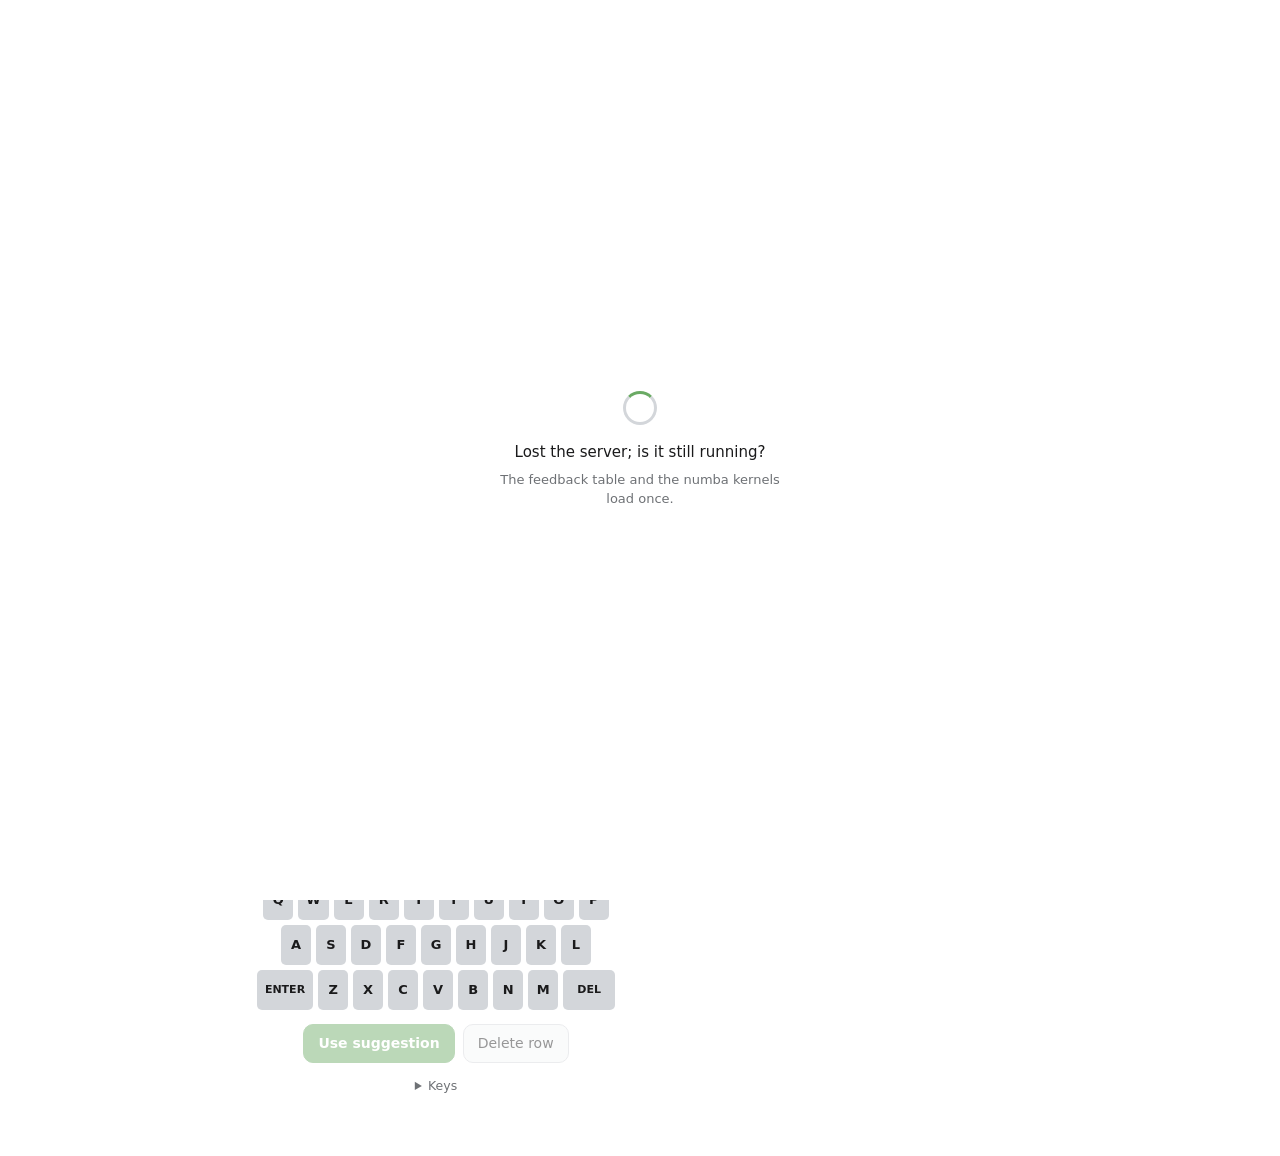
==== web/index.html @ 985c9d91 "Add letter frequency to play mode, and fold the panel's cards away All three start closed; Assist op" ====
<!doctype html>
<html lang="en">
<head>
<meta charset="utf-8">
<meta name="viewport" content="width=device-width, initial-scale=1">
<title>Wordle solver</title>
<link rel="stylesheet" href="style.css">
<link rel="icon" href="data:image/svg+xml,<svg xmlns='http://www.w3.org/2000/svg' viewBox='0 0 16 16'><rect width='16' height='16' rx='2' fill='%236aaa64'/></svg>">
</head>
<body>

<header>
  <h1>Wordle <span>solver</span></h1>
  <div class="head-actions">
    <button id="settings-toggle" class="ghost" aria-expanded="true" aria-controls="settings">Settings</button>
    <!-- three things the page does, rather than a switch between two -->
    <div class="views" id="views" role="group" aria-label="what the page is doing">
      <button class="view-btn" data-view="solve" title="Have the solver work out an answer with you">Solve</button>
      <button class="view-btn" data-view="play" title="Play a game against an answer the solver knows">Play</button>
      <button class="view-btn" data-view="finder" title="Work backwards from an answer to the guesses that fit a pattern">Find</button>
    </div>
    <button id="reset" class="ghost">New board</button>
  </div>
</header>

<!-- open to begin with: these are the game's options as much as the solver's,
     and behind a button nobody finds them -->
<section id="settings">
  <div class="settings-grid">

    <div class="setting">
      <label class="switch">
        <input type="checkbox" id="opt-repeat" checked>
        <span class="track"><span class="knob"></span></span>
        <span class="switch-name">Repeat prior</span>
      </label>
      <p class="setting-why">Assume the editor rarely reuses a word that has already been a Wordle
      answer, and that the ones that do come back are usually early ones. Makes
      already-used words less likely.</p>
    </div>

    <div class="setting">
      <label class="switch">
        <input type="checkbox" id="opt-curation" checked>
        <span class="track"><span class="knob"></span></span>
        <span class="switch-name">Curation prior</span>
      </label>
      <p class="setting-why">Assume most answers come from the curated 2022 list of answer words.
      Makes words outside this list less likely to be answers, and the ones that
      look answerable likelier than the rest.</p>
    </div>

    <div class="setting" id="hard-setting">
      <label class="switch">
        <input type="checkbox" id="opt-hard">
        <span class="track"><span class="knob"></span></span>
        <span class="switch-name">Hard mode</span>
      </label>
      <p class="setting-why">Only guess words that could still be the answer. A word that cannot win
      is often the sharper probe, so this usually costs a little; f was fitted
      without the restriction, so its scores read slightly low under it.</p>
    </div>

    <div class="setting" id="mode-setting">
      <label class="field" for="opt-mode"><span class="switch-name">Mode</span>
        <select id="opt-mode">
          <option value="expected">Fewest expected guesses</option>
          <option value="entropy">Most information gained</option>
        </select>
      </label>
      <p class="setting-why">What a guess is scored on: the total guesses it is
        expected to cost, or the bits it is expected to reveal right now.</p>
    </div>

    <div class="setting" id="form-setting">
      <label class="field" for="opt-form"><span class="switch-name">Shape of f</span>
        <select id="opt-form"><option value="">Whatever is cached</option></select>
      </label>
      <p class="setting-why">The family of curves f(n) is fitted within. Only
        used by the expected-guesses mode.</p>
    </div>

    <div class="setting" id="answer-setting" hidden>
      <label class="field" for="opt-answer"><span class="switch-name">Answer</span>
        <input type="text" id="opt-answer" maxlength="5" autocomplete="off"
               spellcheck="false" placeholder="Random">
      </label>
      <p class="setting-why">Play against a word you choose. Leave it empty to have one drawn at
      random (subject to priors).</p>
    </div>

  </div>
  <p class="note" id="settings-note">Changing any of these starts a fresh board.</p>
</section>

<main>
  <section class="board-pane">
    <div id="board" aria-label="board"></div>

    <!-- the finder runs the other way round: the answer is given and the guess
         is what is being looked for, so it needs a word and a pattern that do
         not describe each other -->
    <div id="finder-board" hidden>
      <p class="finder-label">The answer</p>
      <div class="row" id="finder-answer" aria-label="the answer"></div>
      <p class="finder-label">The pattern it came back as</p>
      <div class="row" id="finder-pattern" aria-label="the pattern"></div>
    </div>

    <p id="hint">&nbsp;</p>
    <p id="message" class="message" hidden></p>

    <div id="keyboard" aria-label="letters used so far"></div>

    <div class="controls" id="solve-controls">
      <button id="accept" class="primary">Use suggestion</button>
      <button id="undo" class="ghost" title="Empty the row the cursor is on, leaving its place free for another word">Delete row</button>
    </div>

    <div class="controls" id="play-controls" hidden>
      <button id="guess" class="primary">Guess</button>
      <button id="hint-btn" class="ghost">Hint</button>
      <button id="giveup" class="ghost">Reveal answer</button>
    </div>

    <div class="controls" id="finder-controls" hidden>
      <button id="find" class="primary">Find words</button>
      <button id="finder-clear" class="ghost" title="Set every tile back to gray, leaving the answer alone">Clear pattern</button>
    </div>

    <details id="keys-help">
      <summary>Keys</summary>
      <dl class="keys" id="solve-keys">
        <dt>A&ndash;Z</dt><dd>Write a letter into the selected tile</dd>
        <dt>&larr; &rarr;</dt><dd>Move along the row</dd>
        <dt>&uarr; &darr;</dt><dd>Move between rows</dd>
        <dt>Space</dt><dd>Change the selected tile's color: gray &rarr; yellow
          &rarr; green</dd>
        <dt>Enter</dt><dd>On an empty row, take the solver's suggestion; otherwise, submit the
        word you entered</dd>
        <dt>Backspace</dt><dd>Delete a letter</dd>
      </dl>
      <dl class="keys" id="play-keys" hidden>
        <dt>A&ndash;Z</dt><dd>Write a letter</dd>
        <dt>&larr; &rarr;</dt><dd>Move along the row</dd>
        <dt>Enter</dt><dd>Guess the word. On an empty row, play the solver's pick when it is showing.</dd>
        <dt>Backspace</dt><dd>Delete a letter</dd>
      </dl>
      <dl class="keys" id="finder-keys" hidden>
        <dt>A&ndash;Z</dt><dd>Write a letter of the answer</dd>
        <dt>&larr; &rarr;</dt><dd>Move along the row</dd>
        <dt>&uarr; &darr;</dt><dd>Move between the answer and the pattern</dd>
        <dt>Space</dt><dd>Change the selected pattern tile: gray &rarr; yellow
          &rarr; green</dd>
        <dt>Enter</dt><dd>Find every word that gives that pattern</dd>
        <dt>Backspace</dt><dd>Delete a letter</dd>
      </dl>
    </details>
  </section>

  <aside class="panel" id="solve-panel">
    <div class="card" id="rec-card">
      <div class="card-head">
        <h2>Next guess</h2>
        <span class="tag" id="rec-tag" hidden></span>
      </div>
      <p class="rec-word" id="rec-word">&mdash;</p>
      <p class="rec-score" id="rec-score"></p>
      <p class="rec-note" id="rec-note" hidden></p>
    </div>

    <div class="card" id="alt-card" hidden>
      <h2>Alternatives</h2>
      <ol id="alternatives" class="rows"></ol>
    </div>

    <div class="card">
      <div class="card-head">
        <h2>Still possible</h2>
        <span class="tag" id="cand-count">&mdash;</span>
      </div>
      <p class="sub" id="cand-sub"></p>
      <ul id="candidates" class="chips"></ul>
    </div>

    <details class="card foldable" id="tech-card">
      <summary><h2>Advanced</h2><span class="chev" aria-hidden="true"></span></summary>
      <div id="tech-body" class="foldable-body"></div>
    </details>
  </aside>

  <aside class="panel" id="play-panel" hidden>
    <div class="card">
      <div class="card-head">
        <h2>Game</h2>
        <span class="tag" id="game-turn">1 / 6</span>
      </div>
      <p class="rec-word" id="game-headline">&mdash;</p>
      <p class="sub" id="game-source"></p>
      <label class="switch assist">
        <input type="checkbox" id="opt-assist">
        <span class="track"><span class="knob"></span></span>
        <span class="switch-name">Assist</span>
      </label>
      <p class="setting-why">Ask the solver every turn, without pressing Hint. On an empty row, Enter
      submits the solver's recommendation.</p>
    </div>

    <!-- above the two solver cards.  Assist does not touch this one; the
         player opens and closes it -->
    <details class="card foldable" id="letters-card" hidden>
      <summary><h2>Letter frequency</h2><span class="chev" aria-hidden="true"></span></summary>
      <div class="foldable-body">
        <p class="sub">How likely the answer is to contain each letter the board
          has not settled yet.</p>
        <h3 class="letters-head" id="vowels-head">Best possible vowels</h3>
        <ul class="letters" id="vowel-letters"></ul>
        <h3 class="letters-head" id="consonants-head">Best possible letters</h3>
        <ul class="letters" id="consonant-letters"></ul>
      </div>
    </details>

    <!-- all three fold away and all three start closed.  Assist opens the two
         that answer "what should I play" -->
    <details class="card foldable" id="hint-card" hidden>
      <summary>
        <h2>Solver's pick</h2>
        <span class="tag" id="hint-tag" hidden></span>
        <span class="chev" aria-hidden="true"></span>
      </summary>
      <div class="foldable-body">
        <p class="rec-word" id="hint-word">&mdash;</p>
        <p class="rec-score" id="hint-score"></p>
      </div>
    </details>

    <details class="card foldable" id="game-alt-card" hidden>
      <summary><h2>Alternatives</h2><span class="chev" aria-hidden="true"></span></summary>
      <div class="foldable-body">
        <ol id="game-alternatives" class="rows"></ol>
      </div>
    </details>

    <div class="card" id="share-card" hidden>
      <div class="card-head">
        <h2>Share</h2>
        <button id="copy-share" class="ghost small">Copy</button>
      </div>
      <pre class="share-grid" id="share-grid"></pre>
    </div>
  </aside>

  <aside class="panel" id="finder-panel" hidden>
    <div class="card">
      <div class="card-head">
        <h2>Words that fit</h2>
        <span class="tag" id="find-count">&mdash;</span>
      </div>
      <p class="sub" id="find-sub"></p>
      <label class="field find-sort" for="opt-sort"><span class="switch-name">Order by</span>
        <select id="opt-sort">
          <option value="left">Fewest words left</option>
          <option value="bits">Most information</option>
          <option value="weight">Likeliest to be an answer</option>
          <option value="alpha">Alphabetical</option>
        </select>
      </label>
      <ol id="found" class="rows static"></ol>
    </div>

    <details class="card foldable" id="find-help">
      <summary><h2>What the numbers are</h2><span class="chev" aria-hidden="true"></span></summary>
      <div class="foldable-body fact-why">
        <p><b>Words left</b> is how many words would still be possible if you had
          played that guess and seen that pattern &mdash; the answer among them.
          Fewest first is the guess that would have told you the most about this
          particular answer.</p>
        <p><b>Bits</b> is what the guess reveals on average over every answer it
          could have faced, not just this one. It does not depend on the pattern,
          so it ranks the words as openings rather than as hindsight.</p>
        <p><b>Chance</b> is the prior's own probability that the guess is itself
          the answer, so it moves with the two prior switches. So does the bits
          column; the pattern match itself does not.</p>
      </div>
    </details>
  </aside>
</main>

<div id="veil">
  <div class="veil-inner">
    <div class="spinner"></div>
    <p id="veil-text">Starting up</p>
    <p class="sub">The feedback table and the numba kernels load once.</p>
  </div>
</div>

<script src="app.js"></script>
</body>
</html>
---- web/style.css ----
/* Wordle's own tile colors, in both themes, plus a plain surrounding page:
   the board should be the only loud thing on it. */

:root {
  color-scheme: light dark;
  --green: #6aaa64;
  --yellow: #c9b458;
  --gray: #787c7e;
  --bg: #ffffff;
  --surface: #f6f7f8;
  --raised: #ffffff;
  --line: #d3d6da;
  --ink: #1a1a1b;
  --ink-dim: #6e7175;
  --focus: #4a90d9;
  --tile-empty-border: #d3d6da;
  --tile-typing-border: #878a8c;
  --radius: 10px;
}

@media (prefers-color-scheme: dark) {
  :root {
    --green: #538d4e;
    --yellow: #b59f3b;
    --gray: #3a3a3c;
    --bg: #121213;
    --surface: #1c1c1e;
    --raised: #242426;
    --line: #3a3a3c;
    --ink: #f5f5f5;
    --ink-dim: #9aa0a6;
    --focus: #6ea8e0;
    --tile-empty-border: #3a3a3c;
    --tile-typing-border: #565758;
  }
}

* { box-sizing: border-box; }

/* `hidden` is an attribute, and a `display` rule anywhere beats it.  Everything
   toggled from script relies on this, so it is stated once, up front. */
[hidden] { display: none !important; }

body {
  margin: 0;
  background: var(--bg);
  color: var(--ink);
  font: 16px/1.5 "Segoe UI", system-ui, -apple-system, Helvetica, Arial, sans-serif;
  -webkit-font-smoothing: antialiased;
}

header {
  display: flex;
  align-items: center;
  justify-content: space-between;
  gap: 12px;
  padding: 12px 20px;
  border-bottom: 1px solid var(--line);
}

h1 {
  margin: 0;
  font-size: 20px;
  letter-spacing: 0.18em;
  text-transform: uppercase;
  font-weight: 700;
}

h1 span { color: var(--ink-dim); font-weight: 400; }

.head-actions { display: flex; gap: 8px; flex-wrap: wrap; align-items: center; }

/* the three things the page does.  One control rather than three buttons, so
   that which one is showing is read off the group and not off a label. */
.views { display: flex; }

.view-btn {
  border-radius: 0;
  border-left-width: 0;
  font-weight: 600;
  color: var(--ink-dim);
}

.views .view-btn:first-child { border-radius: var(--radius) 0 0 var(--radius); border-left-width: 1px; }
.views .view-btn:last-child { border-radius: 0 var(--radius) var(--radius) 0; }

.view-btn.on {
  background: var(--green);
  border-color: var(--green);
  color: #fff;
}

/* the neighbor's left edge would otherwise sit over the selected one's */
.view-btn.on + .view-btn { border-left: 1px solid var(--green); }
.view-btn.on:hover { border-color: var(--green); }

button {
  font: inherit;
  font-size: 14px;
  padding: 8px 14px;
  border-radius: var(--radius);
  border: 1px solid var(--line);
  background: var(--surface);
  color: var(--ink);
  cursor: pointer;
}

button:hover:not(:disabled) { border-color: var(--tile-typing-border); }
button:disabled { opacity: 0.45; cursor: default; }

button.primary {
  background: var(--green);
  border-color: var(--green);
  color: #fff;
  font-weight: 600;
}

button.primary:hover:not(:disabled) { filter: brightness(1.08); }

:focus-visible { outline: 2px solid var(--focus); outline-offset: 2px; }

/* ------------------------------------------------------------- settings */

#settings {
  padding: 16px 20px;
  background: var(--surface);
  border-bottom: 1px solid var(--line);
}

.settings-grid {
  display: grid;
  grid-template-columns: repeat(auto-fit, minmax(230px, 1fr));
  gap: 18px 28px;
  max-width: 1040px;
  margin: 0 auto;
}

.setting { display: flex; flex-direction: column; gap: 6px; }

/* the name is the label; the sentence under it is not part of the control */
.setting-why {
  margin: 0;
  font-size: 12.5px;
  line-height: 1.45;
  color: var(--ink-dim);
  max-width: 34ch;
}

.switch-name {
  font-size: 14px;
  font-weight: 600;
  letter-spacing: 0.01em;
}

/* --- the on/off switch itself ------------------------------------------ */

.switch { display: flex; align-items: center; gap: 10px; cursor: pointer; }

.switch input {
  position: absolute;
  width: 1px;
  height: 1px;
  opacity: 0;
  margin: 0;
  pointer-events: none;
}

.track {
  position: relative;
  flex: none;
  width: 40px;
  height: 22px;
  border-radius: 999px;
  background: var(--line);
  border: 1px solid transparent;
  transition: background-color 140ms ease;
}

.knob {
  position: absolute;
  top: 2px;
  left: 2px;
  width: 16px;
  height: 16px;
  border-radius: 50%;
  background: var(--raised);
  box-shadow: 0 1px 2px rgba(0, 0, 0, 0.35);
  transition: transform 140ms ease;
}

.switch input:checked + .track { background: var(--green); }
.switch input:checked + .track .knob { transform: translateX(18px); }
.switch input:focus-visible + .track { outline: 2px solid var(--focus); outline-offset: 2px; }
.switch:hover .track { border-color: var(--tile-typing-border); }

.field { display: flex; flex-direction: column; align-items: flex-start; gap: 6px; }

select, input[type="text"] {
  font: inherit;
  font-size: 14px;
  padding: 6px 8px;
  border-radius: 8px;
  border: 1px solid var(--line);
  background: var(--bg);
  color: var(--ink);
  max-width: 100%;
}

/* holds a five letter word, so it is sized for one -- and the placeholder is
   kept short enough to sit inside that with room to spare, since the tracking
   below would otherwise push a longer one out of the box */
input[type="text"] {
  width: 10em;
  text-transform: lowercase;
  letter-spacing: 0.1em;
}

input::placeholder {
  letter-spacing: normal;
  text-transform: none;   /* the field lowercases the word typed into it */
  opacity: 0.7;
}

#settings .note {
  max-width: 1040px;
  margin: 16px auto 0;
  color: var(--ink-dim);
  font-size: 12.5px;
}

/* ---------------------------------------------------------------- layout */

main {
  display: grid;
  grid-template-columns: minmax(320px, 1fr) minmax(300px, 380px);
  gap: 28px;
  align-items: start;
  max-width: 1040px;
  margin: 0 auto;
  padding: 24px 20px 60px;
}

.board-pane { display: flex; flex-direction: column; align-items: center; gap: 14px; }

/* ----------------------------------------------------------------- board */

#board { display: grid; grid-template-rows: repeat(6, 1fr); gap: 6px; }

.row { display: grid; grid-template-columns: repeat(5, 62px); gap: 6px; }

.tile {
  position: relative;
  width: 62px;
  height: 62px;
  display: flex;
  align-items: center;
  justify-content: center;
  font-size: 30px;
  font-weight: 700;
  text-transform: uppercase;
  border: 2px solid var(--tile-empty-border);
  background: transparent;
  color: var(--ink);
  user-select: none;
  padding: 0;
  border-radius: 4px;
  transition: transform 90ms ease, background-color 90ms ease;
}

.tile.filled { border-color: var(--tile-typing-border); }
.tile.pop { transform: scale(1.06); }

.tile.t-N { background: var(--gray); border-color: var(--gray); color: #fff; }
.tile.t-Y { background: var(--yellow); border-color: var(--yellow); color: #fff; }
.tile.t-G { background: var(--green); border-color: var(--green); color: #fff; }

.row.editable .tile { cursor: pointer; }
.row.editable .tile:hover { border-color: var(--ink-dim); }

/* the suggestion, shown in an empty row until something is typed over it */
.tile.ghost { color: var(--ink-dim); opacity: 0.4; }

/* where the keys will land */
.tile.cursor { box-shadow: 0 0 0 3px var(--focus); z-index: 1; }

/* a row edited but not yet sent back to the solver */
.row.dirty .tile { border-style: dashed; }

/* ----------------------------------------------------------- the finder */

#finder-board { display: flex; flex-direction: column; gap: 6px; }

.finder-label {
  margin: 6px 0 0;
  font-size: 12px;
  letter-spacing: 0.12em;
  text-transform: uppercase;
  color: var(--ink-dim);
  font-weight: 600;
}

/* an uncolored pattern tile is gray, and gray is a color the pattern can be:
   nothing here is empty the way an unplayed board tile is */
#finder-board .tile { cursor: pointer; }
#finder-board .tile:hover { border-color: var(--ink-dim); }

#hint, .message { margin: 0; font-size: 13px; color: var(--ink-dim); text-align: center;
                  min-height: 20px; }

.message {
  color: #fff;
  background: var(--gray);
  padding: 8px 14px;
  border-radius: var(--radius);
}

.message.good { background: var(--green); }
.message.bad { background: #c0392b; }

/* -------------------------------------------------------------- keyboard */

#keyboard { display: flex; flex-direction: column; gap: 5px; align-items: center; }
.kb-row { display: flex; gap: 5px; }

.key {
  min-width: 30px;
  height: 40px;
  padding: 0 8px;
  font-size: 13px;
  font-weight: 600;
  text-transform: uppercase;
  border-radius: 5px;
  border: none;
  background: var(--line);
  color: var(--ink);
}

.key.t-N { background: var(--gray); color: #fff; opacity: 0.55; }
.key.t-Y { background: var(--yellow); color: #fff; }
.key.t-G { background: var(--green); color: #fff; }
.key.wide { min-width: 52px; font-size: 11px; }

.controls { display: flex; gap: 8px; }

/* ------------------------------------------------------------- keys help */

#keys-help { font-size: 12.5px; color: var(--ink-dim); max-width: 420px; width: 100%; }
#keys-help summary { cursor: pointer; text-align: center; }

.keys {
  display: grid;
  grid-template-columns: max-content 1fr;
  gap: 4px 14px;
  margin: 10px 0 0;
  align-items: baseline;
}

.keys dt {
  font-family: ui-monospace, Consolas, "Courier New", monospace;
  color: var(--ink);
  background: var(--surface);
  border: 1px solid var(--line);
  border-radius: 5px;
  padding: 1px 6px;
  justify-self: start;
  white-space: nowrap;
}

.keys dd { margin: 0; }

/* ----------------------------------------------------------------- panel */

.panel { display: flex; flex-direction: column; gap: 14px; }

.card {
  background: var(--surface);
  border: 1px solid var(--line);
  border-radius: var(--radius);
  padding: 14px 16px;
}

.card-head { display: flex; align-items: baseline; justify-content: space-between; gap: 8px; }

.card h2 {
  margin: 0 0 6px;
  font-size: 12px;
  letter-spacing: 0.12em;
  text-transform: uppercase;
  color: var(--ink-dim);
  font-weight: 600;
}

.tag {
  font-size: 11px;
  letter-spacing: 0.06em;
  text-transform: uppercase;
  color: var(--ink-dim);
  border: 1px solid var(--line);
  border-radius: 999px;
  padding: 2px 8px;
  white-space: nowrap;
}

.tag.exact { color: var(--green); border-color: var(--green); }

.rec-word {
  margin: 2px 0 4px;
  font-size: 38px;
  font-weight: 700;
  letter-spacing: 0.1em;
  text-transform: uppercase;
  line-height: 1.1;
  overflow-wrap: anywhere;
}

#game-headline { font-size: 30px; }

.rec-score, .sub { margin: 0; font-size: 13px; color: var(--ink-dim); }

/* --- play mode ---------------------------------------------------------- */

.switch.assist { margin-top: 12px; }
.card .setting-why { margin-top: 4px; }

button.small { padding: 3px 10px; font-size: 12px; border-radius: 7px; }

/* --- letter frequency --------------------------------------------------- */

.letters-head {
  margin: 14px 0 8px;
  font-size: 12.5px;
  font-weight: 600;
  color: var(--ink-dim);
}

.letters {
  list-style: none;
  margin: 0;
  padding: 0;
  display: grid;
  grid-template-columns: repeat(auto-fill, minmax(46px, 1fr));
  gap: 10px 8px;
}

.letters li { display: flex; flex-direction: column; align-items: center; gap: 3px; }

/* the keyboard's key, at the size a grid of them fits in the panel */
.letter-tile {
  display: flex;
  align-items: center;
  justify-content: center;
  width: 34px;
  height: 34px;
  border-radius: 5px;
  background: var(--gray);
  color: #fff;
  font-size: 15px;
  font-weight: 700;
  text-transform: uppercase;
}

.letter-chance { font-size: 11.5px; color: var(--ink-dim); font-variant-numeric: tabular-nums; }

.share-grid {
  margin: 8px 0 0;
  font-family: "Segoe UI Emoji", "Apple Color Emoji", "Noto Color Emoji", sans-serif;
  font-size: 19px;
  line-height: 1.25;
  white-space: pre;
  overflow-x: auto;
  user-select: all;   /* the header line goes with it, as it does when pasted */
}
.rec-note { margin: 8px 0 0; font-size: 13px; color: var(--ink); }

.rows { list-style: none; margin: 0; padding: 0; }

.rows li {
  display: flex;
  justify-content: space-between;
  gap: 10px;
  padding: 5px 0;
  border-top: 1px solid var(--line);
  font-size: 14px;
  cursor: pointer;
}

.rows li:first-child { border-top: none; }
.rows li:hover .word { color: var(--green); }
.rows .word { text-transform: uppercase; letter-spacing: 0.08em; font-weight: 600; }
.rows .score { color: var(--ink-dim); font-variant-numeric: tabular-nums; }

/* the finder's list is a result, not a set of words to put on a board */
.rows.static li { cursor: default; }
.rows.static li:hover .word { color: inherit; }

.find-sort { margin: 12px 0 4px; }
.find-sort select { width: 100%; }

.chips { list-style: none; margin: 8px 0 0; padding: 0; display: flex; flex-wrap: wrap; gap: 5px; }

.chips li {
  font-size: 12.5px;
  text-transform: uppercase;
  letter-spacing: 0.06em;
  padding: 3px 7px;
  border-radius: 5px;
  background: var(--raised);
  border: 1px solid var(--line);
  cursor: pointer;
}

.chips li:hover { border-color: var(--ink-dim); }
.chips li.more { border-style: dashed; cursor: default; color: var(--ink-dim); }

/* ------------------------------------------------- cards that fold away */

.foldable { padding: 0; }

.foldable > summary {
  display: flex;
  align-items: center;
  justify-content: space-between;
  gap: 8px;
  padding: 14px 16px;
  cursor: pointer;
  list-style: none;
}

.foldable > summary::-webkit-details-marker { display: none; }
.foldable > summary h2 { margin: 0; }

/* a summary with a tag in it keeps the tag beside its heading, and the
   chevron on the far edge where every other card has it */
.foldable > summary .chev { margin-left: auto; }

.chev {
  width: 8px;
  height: 8px;
  border-right: 2px solid var(--ink-dim);
  border-bottom: 2px solid var(--ink-dim);
  transform: rotate(45deg) translate(-2px, -2px);
  transition: transform 140ms ease;
}

.foldable[open] > summary .chev { transform: rotate(-135deg) translate(-2px, -2px); }

.foldable-body { padding: 0 16px 14px; }

/* one per thing in force: a headline that is always shown, and a "?" that
   opens the paragraph explaining it */
.fact { border-top: 1px solid var(--line); padding: 10px 0 2px; }
.fact:first-child { border-top: none; padding-top: 0; }

.fact > summary {
  display: flex;
  align-items: baseline;
  gap: 8px;
  cursor: pointer;
  list-style: none;
  font-size: 13.5px;
}

.fact > summary::-webkit-details-marker { display: none; }
.fact-name { color: var(--ink-dim); flex: none; }
.fact-value { font-weight: 600; overflow-wrap: anywhere; }

.why {
  margin-left: auto;
  flex: none;
  width: 17px;
  height: 17px;
  border-radius: 50%;
  border: 1px solid var(--line);
  color: var(--ink-dim);
  font-size: 11px;
  line-height: 15px;
  text-align: center;
  align-self: center;
}

.fact[open] .why { background: var(--ink-dim); color: var(--surface); border-color: var(--ink-dim); }

.fact-why {
  margin: 8px 0 10px;
  font-size: 12.5px;
  line-height: 1.55;
  color: var(--ink-dim);
  max-width: 46ch;
}

.fact-why p { margin: 0 0 8px; }
.fact-why p:last-child { margin-bottom: 0; }
.fact-why b { color: var(--ink); font-weight: 600; }

/* --- the equation ------------------------------------------------------ */

.equation {
  margin: 8px 0;
  padding: 10px 12px;
  background: var(--raised);
  border: 1px solid var(--line);
  border-radius: 8px;
  font-size: 15px;
  line-height: 2;
  overflow-x: auto;
  white-space: nowrap;
}

.equation .coef { font-variant-numeric: tabular-nums; }
.equation .var { font-style: italic; }
.equation .op { color: var(--ink-dim); padding: 0 2px; }

sub, sup { font-size: 0.72em; font-style: normal; }

.samples {
  width: 100%;
  border-collapse: collapse;
  margin: 8px 0 0;
  font-size: 12.5px;
  font-variant-numeric: tabular-nums;
}

.samples th, .samples td { padding: 3px 6px; text-align: right; border-top: 1px solid var(--line); }
.samples th:first-child, .samples td:first-child { text-align: left; color: var(--ink-dim); }
.samples tr:first-child th { border-top: none; }

/* ------------------------------------------------------------------ veil */

#veil {
  position: fixed;
  inset: 0;
  display: flex;
  align-items: center;
  justify-content: center;
  background: var(--bg);
  z-index: 10;
}

.veil-inner { text-align: center; max-width: 340px; padding: 20px; }
.veil-inner p { margin: 6px 0 0; }
#veil-text { font-size: 15px; }

.spinner {
  width: 34px;
  height: 34px;
  margin: 0 auto 16px;
  border: 3px solid var(--line);
  border-top-color: var(--green);
  border-radius: 50%;
  animation: spin 0.9s linear infinite;
}

@keyframes spin { to { transform: rotate(360deg); } }

@media (prefers-reduced-motion: reduce) {
  .spinner { animation-duration: 3s; }
  .tile, .knob, .track, .chev { transition: none; }
}

/* ----------------------------------------------------------------- narrow */

@media (max-width: 820px) {
  main { grid-template-columns: 1fr; gap: 20px; padding-bottom: 40px; }
  .row { grid-template-columns: repeat(5, 54px); }
  .tile { width: 54px; height: 54px; font-size: 26px; }
}
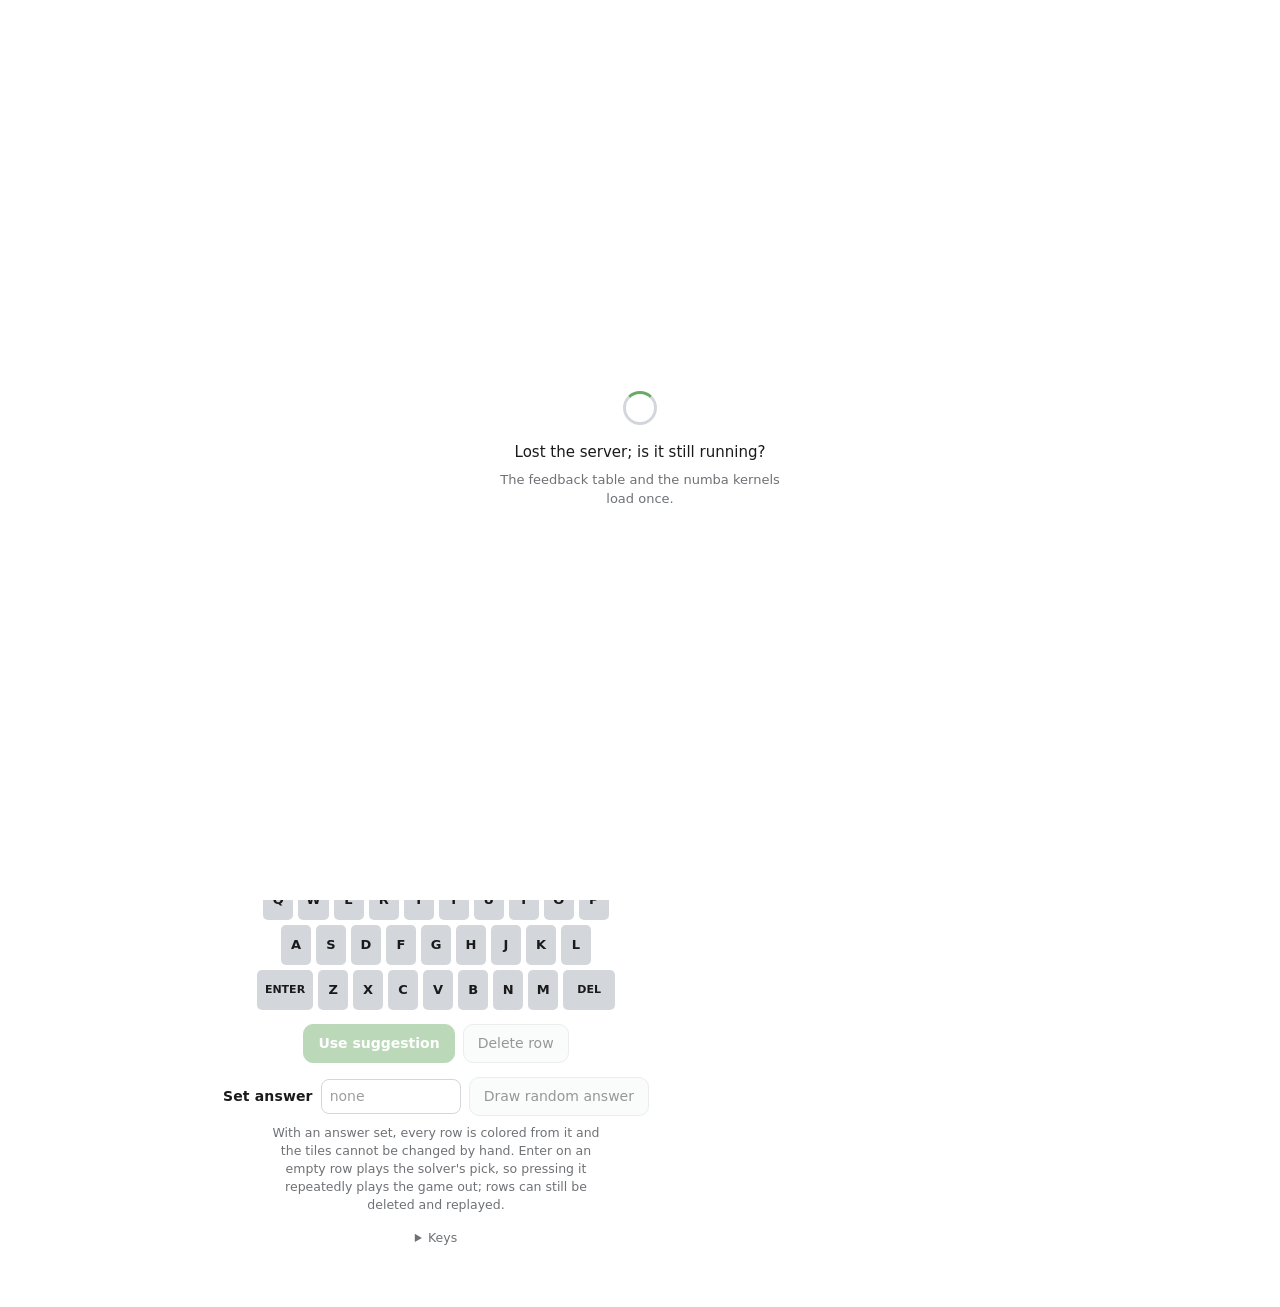
==== commit e46246b0: "Let the Solve board be played against a known answer" ====
--- a/web/index.html
+++ b/web/index.html
@@ -10,7 +10,10 @@
 <body>
 
 <header>
-  <h1>Wordle <span>solver</span></h1>
+  <div>
+    <h1>Wordle <span>solver</span></h1>
+    <p id="updated" class="updated" hidden></p>
+  </div>
   <div class="head-actions">
     <button id="settings-toggle" class="ghost" aria-expanded="true" aria-controls="settings">Settings</button>
     <!-- three things the page does, rather than a switch between two -->
@@ -117,6 +120,22 @@
       <button id="undo" class="ghost" title="Empty the row the cursor is on, leaving its place free for another word">Delete row</button>
     </div>
 
+    <!-- the solver tested against a word: the tiles then color themselves and
+         the only thing left to enter is which word to play -->
+    <div class="answer-bar" id="answer-bar">
+      <div class="controls">
+        <label class="field inline" for="solve-answer"><span class="switch-name">Set answer</span>
+          <input type="text" id="solve-answer" maxlength="5" autocomplete="off"
+                 spellcheck="false" placeholder="none">
+        </label>
+        <button id="draw-answer" class="ghost">Draw random answer</button>
+        <button id="play-out" class="ghost" hidden>Play it out</button>
+      </div>
+      <p class="setting-why">With an answer set, every row is colored from it and the tiles cannot
+      be changed by hand. Enter on an empty row plays the solver's pick, so pressing it
+      repeatedly plays the game out; rows can still be deleted and replayed.</p>
+    </div>
+
     <div class="controls" id="play-controls" hidden>
       <button id="guess" class="primary">Guess</button>
       <button id="hint-btn" class="ghost">Hint</button>
@@ -135,7 +154,7 @@
         <dt>&larr; &rarr;</dt><dd>Move along the row</dd>
         <dt>&uarr; &darr;</dt><dd>Move between rows</dd>
         <dt>Space</dt><dd>Change the selected tile's color: gray &rarr; yellow
-          &rarr; green</dd>
+          &rarr; green. Does nothing while an answer is set.</dd>
         <dt>Enter</dt><dd>On an empty row, take the solver's suggestion; otherwise, submit the
         word you entered</dd>
         <dt>Backspace</dt><dd>Delete a letter</dd>
@@ -167,6 +186,7 @@
       <p class="rec-word" id="rec-word">&mdash;</p>
       <p class="rec-score" id="rec-score"></p>
       <p class="rec-note" id="rec-note" hidden></p>
+      <div class="same-split" id="rec-same-split" hidden></div>
     </div>
 
     <div class="card" id="alt-card" hidden>
@@ -211,8 +231,8 @@
     <details class="card foldable" id="letters-card" hidden>
       <summary><h2>Letter frequency</h2><span class="chev" aria-hidden="true"></span></summary>
       <div class="foldable-body">
-        <p class="sub">How likely the answer is to contain each letter the board
-          has not settled yet.</p>
+        <p class="sub">How likely the answer is to contain each letter. The ones
+          it can no longer contain are left out.</p>
         <h3 class="letters-head" id="vowels-head">Best possible vowels</h3>
         <ul class="letters" id="vowel-letters"></ul>
         <h3 class="letters-head" id="consonants-head">Best possible letters</h3>
@@ -231,6 +251,7 @@
       <div class="foldable-body">
         <p class="rec-word" id="hint-word">&mdash;</p>
         <p class="rec-score" id="hint-score"></p>
+        <div class="same-split" id="hint-same-split" hidden></div>
       </div>
     </details>
 
--- a/web/style.css
+++ b/web/style.css
@@ -68,6 +68,8 @@
 
 h1 span { color: var(--ink-dim); font-weight: 400; }
 
+.updated { margin: 2px 0 0; font-size: 12px; color: var(--ink-dim); }
+
 .head-actions { display: flex; gap: 8px; flex-wrap: wrap; align-items: center; }
 
 /* the three things the page does.  One control rather than three buttons, so
@@ -341,6 +343,12 @@
 .key.wide { min-width: 52px; font-size: 11px; }
 
 .controls { display: flex; gap: 8px; }
+
+/* the answer the solver is being tested against, under the solve controls */
+.answer-bar { display: flex; flex-direction: column; align-items: center; gap: 8px; }
+.answer-bar .controls { align-items: center; flex-wrap: wrap; justify-content: center; }
+.field.inline { flex-direction: row; align-items: center; gap: 8px; }
+.answer-bar .setting-why { max-width: 44ch; text-align: center; }
 
 /* ------------------------------------------------------------- keys help */
 
@@ -476,7 +484,9 @@
 
 .rows li {
   display: flex;
+  flex-wrap: wrap;      /* the words sharing a split drop below their row */
   justify-content: space-between;
+  align-items: center;
   gap: 10px;
   padding: 5px 0;
   border-top: 1px solid var(--line);
@@ -484,6 +494,9 @@
   cursor: pointer;
 }
 
+.rows .row-tail { display: flex; align-items: center; gap: 8px; }
+.rows .split-chips { flex-basis: 100%; margin: 2px 0 4px; }
+
 .rows li:first-child { border-top: none; }
 .rows li:hover .word { color: var(--green); }
 .rows .word { text-transform: uppercase; letter-spacing: 0.08em; font-weight: 600; }
@@ -511,6 +524,24 @@
 
 .chips li:hover { border-color: var(--ink-dim); }
 .chips li.more { border-style: dashed; cursor: default; color: var(--ink-dim); }
+
+/* one word stands for its whole split; these open the rest of it */
+.same-split { margin: 10px 0 0; }
+.same-split .sub { margin: 6px 0 0; }
+
+.split-toggle {
+  padding: 1px 6px;
+  border: 1px solid var(--line);
+  border-radius: 5px;
+  background: var(--raised);
+  color: var(--ink-dim);
+  font: inherit;
+  font-size: 12px;
+  font-variant-numeric: tabular-nums;
+  cursor: pointer;
+}
+
+.split-toggle:hover { border-color: var(--ink-dim); color: var(--ink); }
 
 /* ------------------------------------------------- cards that fold away */
 
